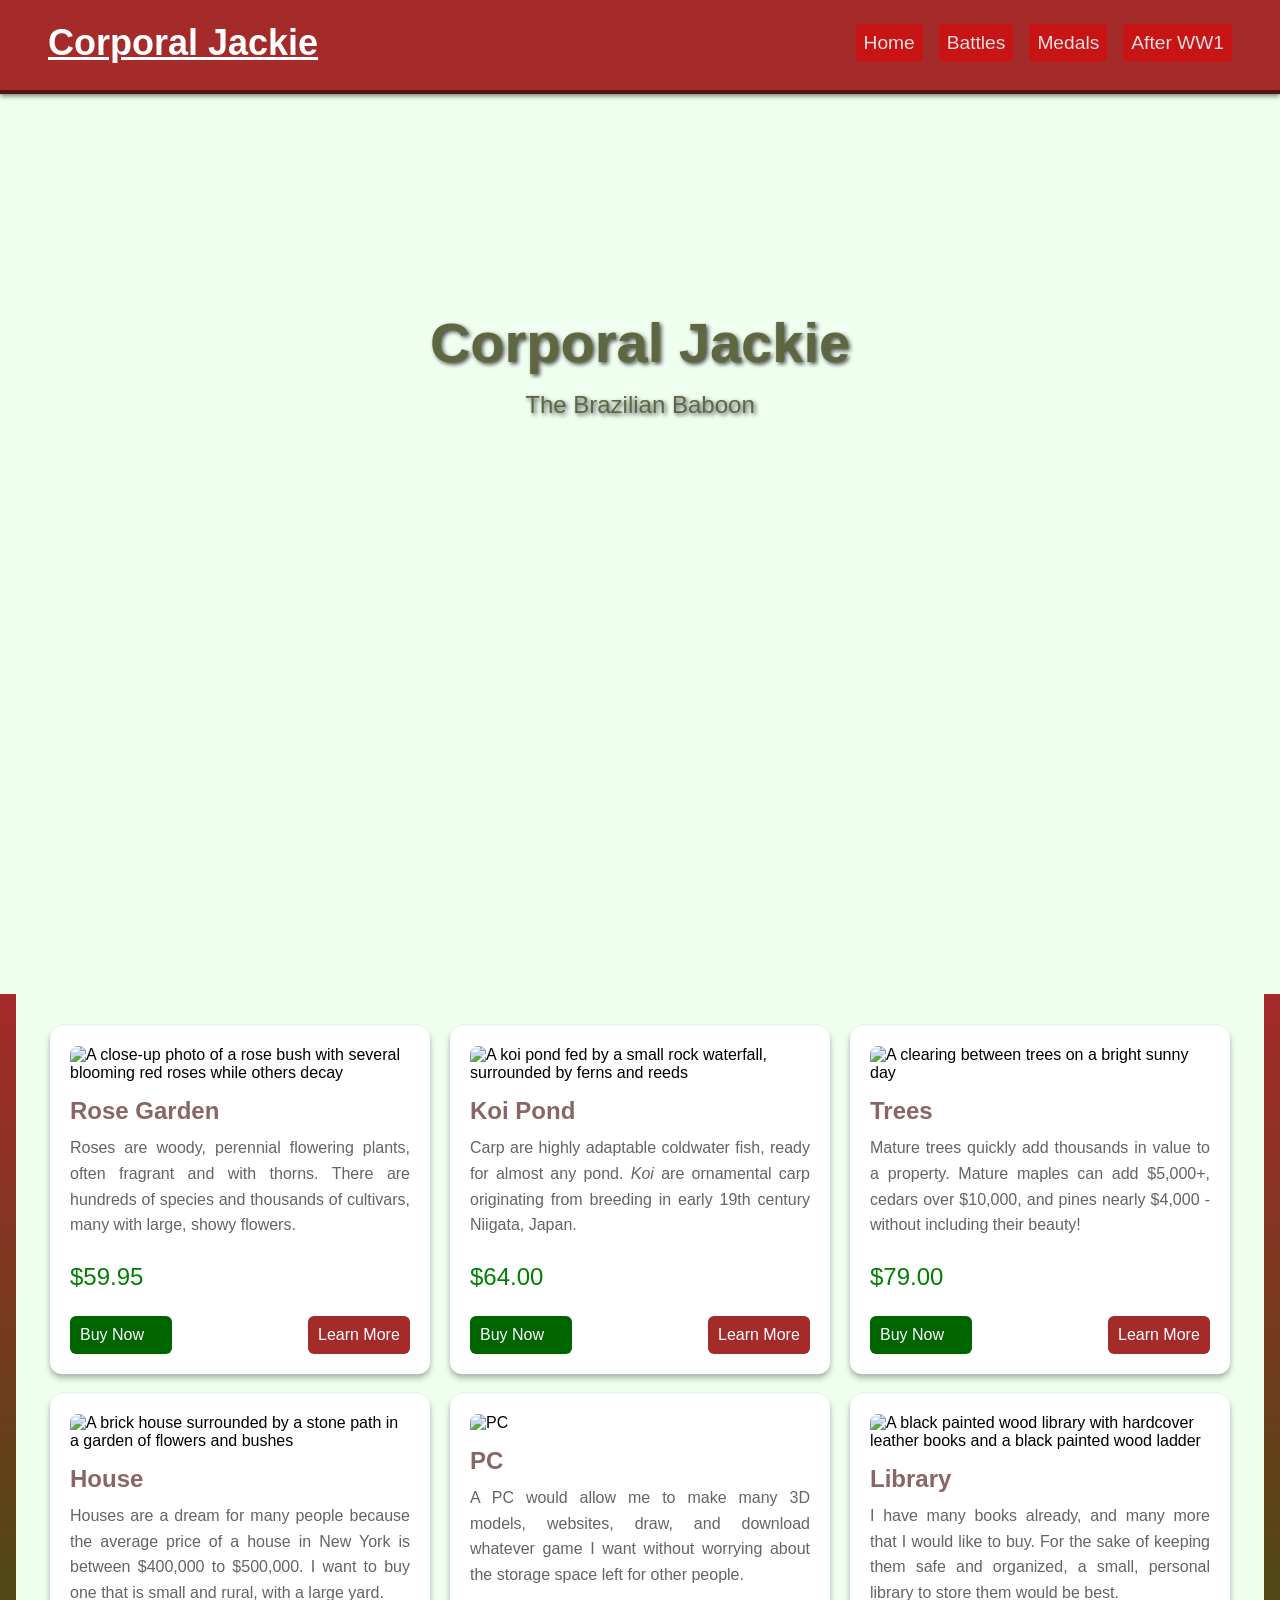
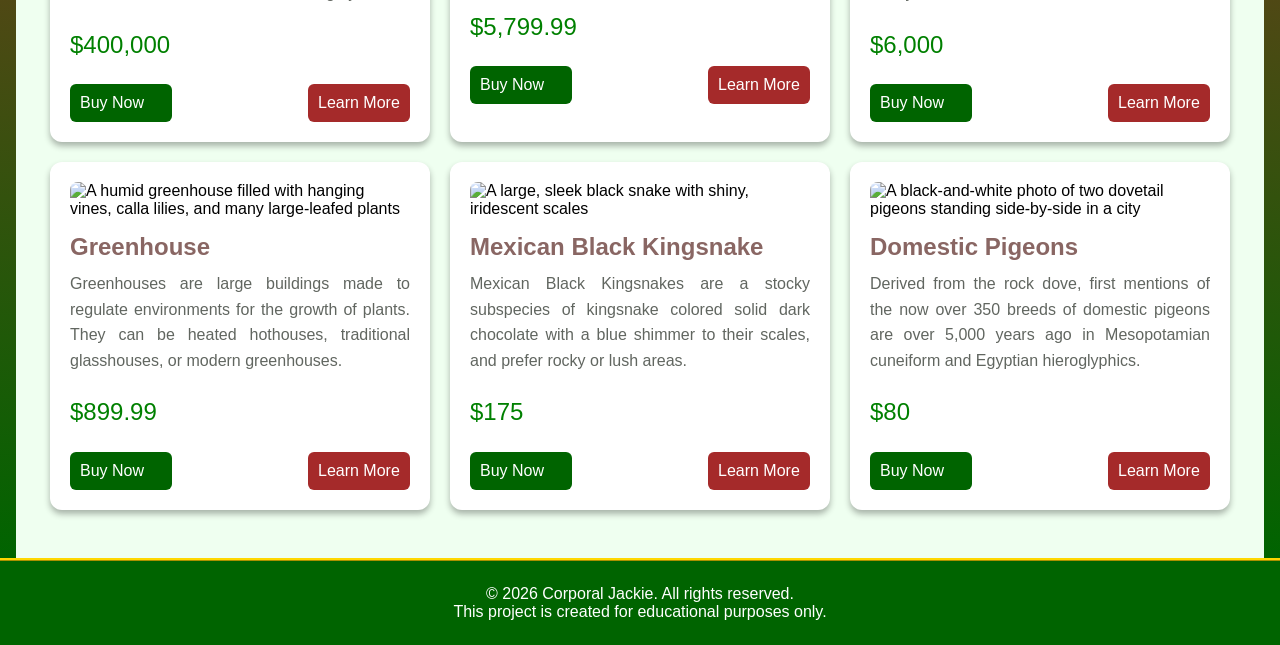
==== index.html @ 981c04ef "start" ====
<!DOCTYPE html>
<html lang="en">
<head>
    <meta charset="UTF-8">
    <meta name="viewport" content="width=device-width, initial-scale=1.0">
    <title>Corporal Jackie</title>
    <link rel="stylesheet" href="css/styles.css">
</head>
<body>
    <header>
        <div class="nav-container">
            <div class="logo">
                <h2>Corporal Jackie</h2>
            </div>
            <nav>
                <ul class="nav-menu">
                    <li><a href="#home">Home</a></li>
                    <li><a href="#cards">Battles</a></li>
                    <li><a href="#medals">Medals</a></li>
                    <li><a href="#after">After WW1</a></li>
                </ul>
            </nav>
        </div>
        <section class="hero" id="home">
        <div class="hero-content">
            <h1>Corporal Jackie</h1>
            <p>The Brazilian Baboon</p>
        </div>
        </section>
    </header>
    <main>
        <!-- Turn Cards to battles -->
        <section id="cards">
            <div class="card-container">
                <div class="card">
                    <img src="images/roses1080.jpg" alt="A close-up photo of a rose bush with several blooming red roses while others decay">
                    <h3>Rose Garden</h3>
                    <p>Roses are woody, perennial flowering plants, often fragrant and with thorns. There are hundreds of species and thousands of cultivars, many with large, showy flowers.</p>
                    <p class="price">$59.95</p>
                    <div class="btn-box">
                        <a href="https://www.jacksonandperkins.com/roses/c/JP-Roses/?srsltid=AfmBOorhVT5T6MY0x-T-8l8rVTa0gcV4cbA7t8eKkA2JK4gqwaGWUN6m" target="_blank" class="btn-grn">Buy Now</a>
                        <a href="cards/rose.html" class="btn-red">Learn More</a>
                    </div>
                </div>
                <div class="card">
                    <img src="images/koipond1080.jpg" alt="A koi pond fed by a small rock waterfall, surrounded by ferns and reeds">
                    <h3>Koi Pond</h3>
                    <p>Carp are highly adaptable coldwater fish, ready for almost any pond. <i>Koi</i> are ornamental carp originating from breeding in early 19th century Niigata, Japan.</p>
                    <p class="price">$64.00</p>
                    <div class="btn-box">
                        <a href="https://nextdaykoi.com/koi-fish/koi/" target="_blank" class="btn-grn">Buy Now</a>
                        <a href="cards/koi.html" class="btn-red">Learn More</a>
                    </div>
                </div>
                <div class="card">
                    <img src="images/trees1080.jpg" alt="A clearing between trees on a bright sunny day">
                    <h3>Trees</h3>
                    <p>Mature trees quickly add thousands in value to a property. Mature maples can add $5,000+, cedars over $10,000, and pines nearly $4,000 - without including their beauty!</p>
                    <p class="price">$79.00</p>
                    <div class="btn-box">
                        <a href="https://shop.arborday.org/the-tree-nursery?srsltid=AfmBOooqDA-n3S8L-Dbno5hG1BXPVrKYK79vXHXN6raRROlql4B4QiH2" target="_blank" class="btn-grn">Buy Now</a>
                        <a href="cards/tree.html" class="btn-red">Learn More</a>
                    </div>
                </div>
                <div class="card">
                    <img src="images/house1080.jpg" alt="A brick house surrounded by a stone path in a garden of flowers and bushes">
                    <h3>House</h3>
                    <p>Houses are a dream for many people because the average price of a house in New York is between $400,000 to $500,000. I want to buy one that is small and rural, with a large yard.</p>
                    <p class="price">$400,000</p>
                    <div class="btn-box">
                        <a href="https://www.zillow.com/new-york-ny/?searchQueryState=%7B%22pagination%22%3A%7B%7D%2C%22isMapVisible%22%3Atrue%2C%22mapBounds%22%3A%7B%22west%22%3A-74.41982077050781%2C%22east%22%3A-73.53954122949219%2C%22south%22%3A40.39993392988302%2C%22north%22%3A40.99444281968168%7D%2C%22regionSelection%22%3A%5B%7B%22regionId%22%3A6181%2C%22regionType%22%3A6%7D%5D%2C%22filterState%22%3A%7B%22sort%22%3A%7B%22value%22%3A%22pricea%22%7D%2C%22price%22%3A%7B%22min%22%3A10000%2C%22max%22%3A500000%7D%2C%22land%22%3A%7B%22value%22%3Afalse%7D%2C%22mf%22%3A%7B%22value%22%3Afalse%7D%2C%22con%22%3A%7B%22value%22%3Afalse%7D%2C%22apa%22%3A%7B%22value%22%3Afalse%7D%2C%22apco%22%3A%7B%22value%22%3Afalse%7D%2C%22tow%22%3A%7B%22value%22%3Afalse%7D%2C%22lot%22%3A%7B%22min%22%3A21780%7D%7D%2C%22isListVisible%22%3Atrue%2C%22usersSearchTerm%22%3A%22New%20York%20NY%22%7D" target="_blank" class="btn-grn">Buy Now</a>
                        <a href="cards/house.html" class="btn-red">Learn More</a>
                    </div>
                </div>
                <div class="card">
                    <img src="images/pc1080.jpg" alt="PC">
                    <h3>PC</h3>
                    <p>A PC would allow me to make many 3D models, websites, draw, and download whatever game I want without worrying about the storage space left for other people.</p>
                    <p class="price">$5,799.99</p>
                    <div class="btn-box">
                        <a href="https://www.bestbuy.com/site/searchpage.jsp?browsedCategory=pcmcat143400050013&id=pcat17071&qp=systemmemoryram_facet%3DRAM%7E192+gigabytes%5Etotalstoragecapacityrange_facet%3DTotal+Storage+Capacity%7E2+TB+and+up&st=categoryid%24pcmcat143400050013" target="_blank" class="btn-grn">Buy Now</a>
                        <a href="cards/pc.html" class="btn-red">Learn More</a>
                    </div>
                </div>
                <div class="card">
                    <img src="images/library1080.jpg" alt="A black painted wood library with hardcover leather books and a black painted wood ladder">
                    <h3>Library</h3>
                    <p>I have many books already, and many more that I would like to buy. For the sake of keeping them safe and organized, a small, personal library to store them would be best.</p>
                    <p class="price">$6,000</p>
                    <div class="btn-box">
                        <a href="https://littlefreelibrary.org/faq/how-much-does-it-cost-to-start-a-library/" target="_blank" class="btn-grn">Buy Now</a>
                        <a href="cards/library.html" class="btn-red">Learn More</a>
                    </div>
                </div>
                <div class="card">
                    <img src="images/greenhouse1080.jpg" alt="A humid greenhouse filled with hanging vines, calla lilies, and many large-leafed plants">
                    <h3>Greenhouse</h3>
                    <p>Greenhouses are large buildings made to regulate environments for the growth of plants. They can be heated hothouses, traditional glasshouses, or modern greenhouses.</p>
                    <p class="price">$899.99</p>
                    <div class="btn-box">
                        <a href="https://www.harborfreight.com/10-ft-x-12-ft-greenhouse-with-4-vents-72729.html?hftm_sc=2918&hftm_source=google" target="_blank" class="btn-grn">Buy Now</a>
                        <a href="cards/greenhouse.html" class="btn-red">Learn More</a>
                    </div>
                </div>
                <div class="card">
                    <img src="images/blacksnake1080.jpg" alt="A large, sleek black snake with shiny, iridescent scales">
                    <h3>Mexican Black Kingsnake</h3>
                    <p>Mexican Black Kingsnakes are a stocky subspecies of kingsnake colored solid dark chocolate with a blue shimmer to their scales, and prefer rocky or lush areas.</p>
                    <p class="price">$175</p>
                    <div class="btn-box">
                        <a href="https://www.morphmarket.com/us/c/reptiles/colubrids/western-black-kingsnakes" target="_blank" class="btn-grn">Buy Now</a>
                        <a href="cards/snake.html" class="btn-red">Learn More</a>
                    </div>
                </div>
                <div class="card">
                    <img src="images/pigeons1080.jpg" alt="A black-and-white photo of two dovetail pigeons standing side-by-side in a city">
                    <h3>Domestic Pigeons</h3>
                    <p>Derived from the rock dove, first mentions of the now over 350 breeds of domestic pigeons are over 5,000 years ago in Mesopotamian cuneiform and Egyptian hieroglyphics.</p>
                    <p class="price">$80</p>
                    <div class="btn-box">
                        <a href="https://www.strombergschickens.com/live-birds-eggs/pigeons-doves/pigeons/fan-tails/?srsltid=AfmBOoo1N1dwugC2c1i5wJlOnp9yQ-EL-G-M400ku6PAXYItmT9CobSq" target="_blank" class="btn-grn">Buy Now</a>
                        <a href="cards/pigeon.html" class="btn-red">Learn More</a>
                    </div>
                </div>
            </div>
        </section>
    </main>
    <footer>
        <div class="footer">
            <p>&copy; 2026 Corporal Jackie. All rights reserved.</p>
            <p>This project is created for educational purposes only.</p>
        </div>
    </footer>
</body>
</html>
---- css/styles.css ----
* {
    margin: 0;
    padding: 0;
    box-sizing: border-box;
}
:root {
    --berry:#ac3616;
    --pine:#5e6742;
    --branch:#896663;
    --wall:#d5dade;
    --leaf:#a1a6a0;
}
body {
    font-family: Arial, Helvetica, sans-serif;
    background-color: #effff0;
}
nav {
    padding: 1.5rem;
}
.nav-menu {
    display: flex;
    list-style: none;
    justify-content: space-around;
    align-items: center;
}
.nav-menu li {
    margin: 0 0.5rem;
}
.nav-menu a {
    text-decoration: none;
    color: #dfdfdf;
    background-color: rgb(200,20,20);
    display: block;
    border-radius: 5px;
    padding: 0.5rem;
    font-size: 1.2rem;
    transition: all 0.5s ease;
}
.nav-menu a:hover {
    background: red;
    color: white;
}
.nav-container {
    background-color: brown;
    padding: 0rem 1rem;
    position: fixed;
    width: 100%;
    top: 0;
    z-index: 1000;
    box-shadow: 0 2px 5px rgba(0,0,0,0.5);
    display: flex;
    justify-content: space-between;
    align-items: center;
    border-bottom: 0.5rem brown ridge;
}
.logo {
    color: white;
    font-size: 1.5rem;
    font-weight: bold;
    margin-left: 2rem;
    text-decoration: underline;
}
.hero {
    position: relative; /* Allows absolute positioning of child elements */
    width: 100%;
    min-height: 500px;
    overflow: hidden;
}
.hero {
    margin-top: 5.9rem;
    width: 100%;
    height: 100vh;
    position: relative;
    background-image: url(../images/heroImg1920.jpg);
    background-repeat: no-repeat;
    background-size: cover;
    background-position: center;
    background-attachment: fixed;
    display: flex;
    align-items: center;
    justify-content: center;
}
.hero-content {
    position: absolute;
    top: 30%;
    left: 50%;
    transform: translate(-50%, -50%); /* Perfect centering over the image */
    text-align: center;
    color: var(--pine);
    text-shadow: 2px 2px 4px rgba(0,0,0,0.7);
    z-index: 2;
    width: 90%;
    max-width: 800px;
}
.hero-content h1 {
    font-size: 3rem;
    margin-bottom: 1rem;
}
.hero-content p {
    font-size: 1.5rem;
}
main {
    border-right: solid transparent 1rem;
    border-left: solid transparent 1rem;
    border-image: linear-gradient(brown, darkgreen) 1;
    padding-top: 2rem;
    padding-bottom: 3rem;
}
footer p {
    color: white;
    text-align: center;
}
.card-container {
    display: grid;
    grid-template-columns: 1fr;
    gap: 20px;
    max-width: 1200px;
    margin: 0 auto;
    padding: 0 10px;
}
.card {
    background: white;
    border-radius: 12px;
    padding: 20px;
    box-shadow: 0 4px 6px rgba(0, 0, 0, 0.3);
    transition: all 0.3s ease;
}
.card:hover {
    transform: translateY(-8px);
    box-shadow: 0 12px 24px rgba(0, 0, 0, 0.5);
}
.card img {
    width: 100%;
    height: 250px;
    object-fit: cover;
    border-radius: 8px 8px 0 0;
    margin-bottom: 15px;
}
.card h3 {
    color: var(--branch);
    font-size: 1.5rem;
    margin-bottom: 10px;
}
.card p {
    color: #616660;
    margin-bottom: 20px;
    line-height: 1.6;
    text-align: justify;
}
.card .price {
    font-size: 1.5rem;
    color: green;
}
.btn-box {
    display: flex;
    justify-content: space-between;
}
.btn-grn {
    text-decoration: none;
    background-color: darkgreen;
    color: white;
    border: none;
    padding: 10px;
    border-radius: 6px;
    font-size: 1rem;
    cursor: pointer;
    transition: all 0.3s ease;
    width: 102px;
}
.btn-grn:hover {
    transform: translateY(-2px);
    box-shadow: 0 4px 8px rgba(0,0,0,0.3);
    background-color:forestgreen;
}
.btn-red {
    text-decoration: none;
    background-color: brown;
    color: white;
    border: none;
    padding: 10px;
    border-radius: 6px;
    font-size: 1rem;
    cursor: pointer;
    transition: all 0.3s ease;
    width: 102px;
}
.btn-red:hover {
    transform: translateY(-2px);
    box-shadow: 0 4px 8px rgba(0,0,0,0.3);
    background-color:red;
}
footer {
    display: flex;
    box-shadow: 10px 0 0 0 rgba(0, 0, 0, 0.8);
}
.footer {
    background-color: darkgreen;
    width: 100%;
    padding: 1.5rem 0;
    border-top: ridge gold 0.2rem;
}
@media screen and (min-width: 768px) {
    .card-container {
        grid-template-columns: 1fr 1fr;
    }
}
@media screen and (min-width: 1024px) {
    .card-container {
        grid-template-columns: 1fr 1fr 1fr;
    }
    .hero-content h1 {
        font-size: 3.5rem;
    }
}
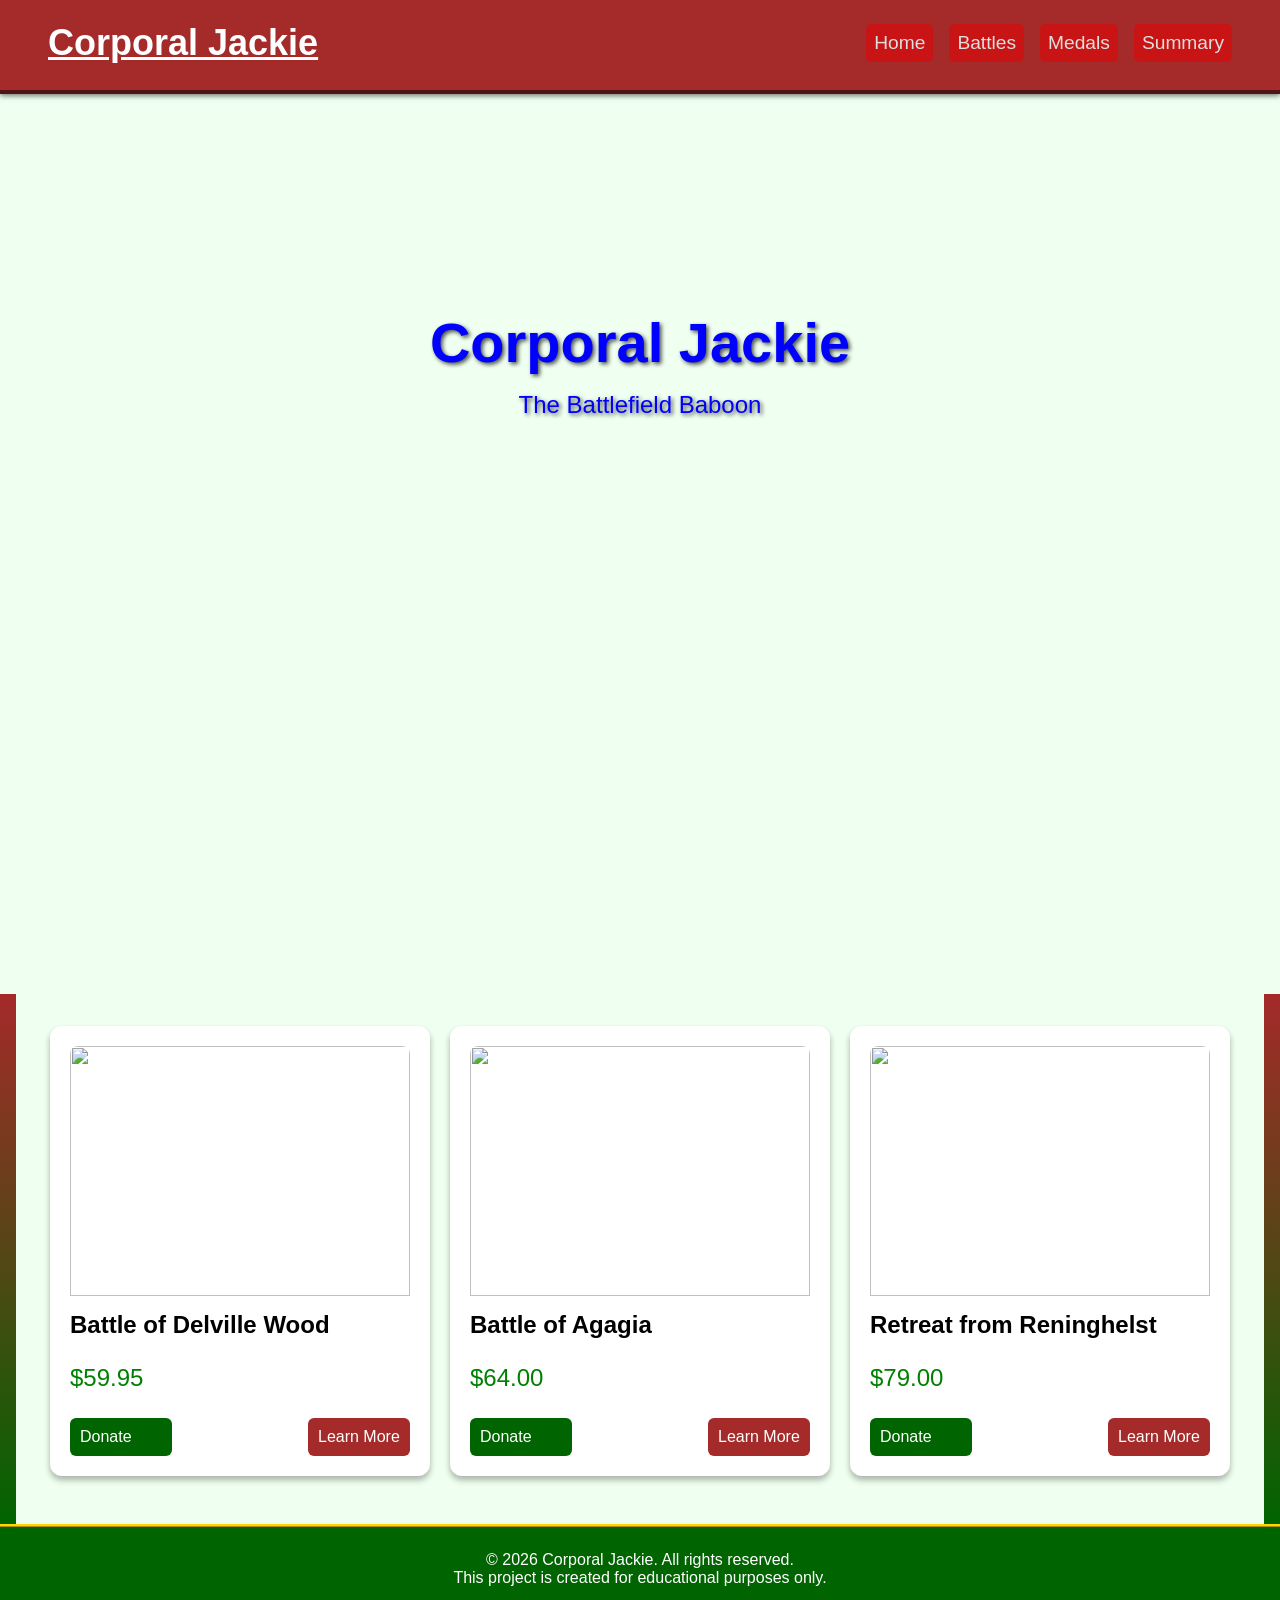
==== commit bde79648: "img1" ====
--- a/index.html
+++ b/index.html
@@ -17,14 +17,14 @@
                     <li><a href="#home">Home</a></li>
                     <li><a href="#cards">Battles</a></li>
                     <li><a href="#medals">Medals</a></li>
-                    <li><a href="#after">After WW1</a></li>
+                    <li><a href="#summary">Summary</a></li>
                 </ul>
             </nav>
         </div>
         <section class="hero" id="home">
         <div class="hero-content">
             <h1>Corporal Jackie</h1>
-            <p>The Brazilian Baboon</p>
+            <p>The Battlefield Baboon</p>
         </div>
         </section>
     </header>
@@ -33,93 +33,33 @@
         <section id="cards">
             <div class="card-container">
                 <div class="card">
-                    <img src="images/roses1080.jpg" alt="A close-up photo of a rose bush with several blooming red roses while others decay">
-                    <h3>Rose Garden</h3>
-                    <p>Roses are woody, perennial flowering plants, often fragrant and with thorns. There are hundreds of species and thousands of cultivars, many with large, showy flowers.</p>
+                    <img src="images/roses1080.jpg" alt="">
+                    <h3>Battle of Delville Wood</h3>
+                    <p></p>
                     <p class="price">$59.95</p>
                     <div class="btn-box">
-                        <a href="https://www.jacksonandperkins.com/roses/c/JP-Roses/?srsltid=AfmBOorhVT5T6MY0x-T-8l8rVTa0gcV4cbA7t8eKkA2JK4gqwaGWUN6m" target="_blank" class="btn-grn">Buy Now</a>
+                        <a href="https://www.dav.org/" target="_blank" class="btn-grn">Donate</a>
                         <a href="cards/rose.html" class="btn-red">Learn More</a>
                     </div>
                 </div>
                 <div class="card">
-                    <img src="images/koipond1080.jpg" alt="A koi pond fed by a small rock waterfall, surrounded by ferns and reeds">
-                    <h3>Koi Pond</h3>
-                    <p>Carp are highly adaptable coldwater fish, ready for almost any pond. <i>Koi</i> are ornamental carp originating from breeding in early 19th century Niigata, Japan.</p>
+                    <img src="images/koipond1080.jpg" alt="">
+                    <h3>Battle of Agagia</h3>
+                    <p></p>
                     <p class="price">$64.00</p>
                     <div class="btn-box">
-                        <a href="https://nextdaykoi.com/koi-fish/koi/" target="_blank" class="btn-grn">Buy Now</a>
-                        <a href="cards/koi.html" class="btn-red">Learn More</a>
+                        <a href="https://www.dav.org/" target="_blank" class="btn-grn">Donate</a>
+                        <a href="cards/rose.html" class="btn-red">Learn More</a>
                     </div>
                 </div>
                 <div class="card">
-                    <img src="images/trees1080.jpg" alt="A clearing between trees on a bright sunny day">
-                    <h3>Trees</h3>
-                    <p>Mature trees quickly add thousands in value to a property. Mature maples can add $5,000+, cedars over $10,000, and pines nearly $4,000 - without including their beauty!</p>
+                    <img src="images/trees1080.jpg" alt="">
+                    <h3>Retreat from Reninghelst</h3>
+                    <p></p>
                     <p class="price">$79.00</p>
                     <div class="btn-box">
-                        <a href="https://shop.arborday.org/the-tree-nursery?srsltid=AfmBOooqDA-n3S8L-Dbno5hG1BXPVrKYK79vXHXN6raRROlql4B4QiH2" target="_blank" class="btn-grn">Buy Now</a>
-                        <a href="cards/tree.html" class="btn-red">Learn More</a>
-                    </div>
-                </div>
-                <div class="card">
-                    <img src="images/house1080.jpg" alt="A brick house surrounded by a stone path in a garden of flowers and bushes">
-                    <h3>House</h3>
-                    <p>Houses are a dream for many people because the average price of a house in New York is between $400,000 to $500,000. I want to buy one that is small and rural, with a large yard.</p>
-                    <p class="price">$400,000</p>
-                    <div class="btn-box">
-                        <a href="https://www.zillow.com/new-york-ny/?searchQueryState=%7B%22pagination%22%3A%7B%7D%2C%22isMapVisible%22%3Atrue%2C%22mapBounds%22%3A%7B%22west%22%3A-74.41982077050781%2C%22east%22%3A-73.53954122949219%2C%22south%22%3A40.39993392988302%2C%22north%22%3A40.99444281968168%7D%2C%22regionSelection%22%3A%5B%7B%22regionId%22%3A6181%2C%22regionType%22%3A6%7D%5D%2C%22filterState%22%3A%7B%22sort%22%3A%7B%22value%22%3A%22pricea%22%7D%2C%22price%22%3A%7B%22min%22%3A10000%2C%22max%22%3A500000%7D%2C%22land%22%3A%7B%22value%22%3Afalse%7D%2C%22mf%22%3A%7B%22value%22%3Afalse%7D%2C%22con%22%3A%7B%22value%22%3Afalse%7D%2C%22apa%22%3A%7B%22value%22%3Afalse%7D%2C%22apco%22%3A%7B%22value%22%3Afalse%7D%2C%22tow%22%3A%7B%22value%22%3Afalse%7D%2C%22lot%22%3A%7B%22min%22%3A21780%7D%7D%2C%22isListVisible%22%3Atrue%2C%22usersSearchTerm%22%3A%22New%20York%20NY%22%7D" target="_blank" class="btn-grn">Buy Now</a>
-                        <a href="cards/house.html" class="btn-red">Learn More</a>
-                    </div>
-                </div>
-                <div class="card">
-                    <img src="images/pc1080.jpg" alt="PC">
-                    <h3>PC</h3>
-                    <p>A PC would allow me to make many 3D models, websites, draw, and download whatever game I want without worrying about the storage space left for other people.</p>
-                    <p class="price">$5,799.99</p>
-                    <div class="btn-box">
-                        <a href="https://www.bestbuy.com/site/searchpage.jsp?browsedCategory=pcmcat143400050013&id=pcat17071&qp=systemmemoryram_facet%3DRAM%7E192+gigabytes%5Etotalstoragecapacityrange_facet%3DTotal+Storage+Capacity%7E2+TB+and+up&st=categoryid%24pcmcat143400050013" target="_blank" class="btn-grn">Buy Now</a>
-                        <a href="cards/pc.html" class="btn-red">Learn More</a>
-                    </div>
-                </div>
-                <div class="card">
-                    <img src="images/library1080.jpg" alt="A black painted wood library with hardcover leather books and a black painted wood ladder">
-                    <h3>Library</h3>
-                    <p>I have many books already, and many more that I would like to buy. For the sake of keeping them safe and organized, a small, personal library to store them would be best.</p>
-                    <p class="price">$6,000</p>
-                    <div class="btn-box">
-                        <a href="https://littlefreelibrary.org/faq/how-much-does-it-cost-to-start-a-library/" target="_blank" class="btn-grn">Buy Now</a>
-                        <a href="cards/library.html" class="btn-red">Learn More</a>
-                    </div>
-                </div>
-                <div class="card">
-                    <img src="images/greenhouse1080.jpg" alt="A humid greenhouse filled with hanging vines, calla lilies, and many large-leafed plants">
-                    <h3>Greenhouse</h3>
-                    <p>Greenhouses are large buildings made to regulate environments for the growth of plants. They can be heated hothouses, traditional glasshouses, or modern greenhouses.</p>
-                    <p class="price">$899.99</p>
-                    <div class="btn-box">
-                        <a href="https://www.harborfreight.com/10-ft-x-12-ft-greenhouse-with-4-vents-72729.html?hftm_sc=2918&hftm_source=google" target="_blank" class="btn-grn">Buy Now</a>
-                        <a href="cards/greenhouse.html" class="btn-red">Learn More</a>
-                    </div>
-                </div>
-                <div class="card">
-                    <img src="images/blacksnake1080.jpg" alt="A large, sleek black snake with shiny, iridescent scales">
-                    <h3>Mexican Black Kingsnake</h3>
-                    <p>Mexican Black Kingsnakes are a stocky subspecies of kingsnake colored solid dark chocolate with a blue shimmer to their scales, and prefer rocky or lush areas.</p>
-                    <p class="price">$175</p>
-                    <div class="btn-box">
-                        <a href="https://www.morphmarket.com/us/c/reptiles/colubrids/western-black-kingsnakes" target="_blank" class="btn-grn">Buy Now</a>
-                        <a href="cards/snake.html" class="btn-red">Learn More</a>
-                    </div>
-                </div>
-                <div class="card">
-                    <img src="images/pigeons1080.jpg" alt="A black-and-white photo of two dovetail pigeons standing side-by-side in a city">
-                    <h3>Domestic Pigeons</h3>
-                    <p>Derived from the rock dove, first mentions of the now over 350 breeds of domestic pigeons are over 5,000 years ago in Mesopotamian cuneiform and Egyptian hieroglyphics.</p>
-                    <p class="price">$80</p>
-                    <div class="btn-box">
-                        <a href="https://www.strombergschickens.com/live-birds-eggs/pigeons-doves/pigeons/fan-tails/?srsltid=AfmBOoo1N1dwugC2c1i5wJlOnp9yQ-EL-G-M400ku6PAXYItmT9CobSq" target="_blank" class="btn-grn">Buy Now</a>
-                        <a href="cards/pigeon.html" class="btn-red">Learn More</a>
+                        <a href="https://www.dav.org/" target="_blank" class="btn-grn">Donate</a>
+                        <a href="cards/rose.html" class="btn-red">Learn More</a>
                     </div>
                 </div>
             </div>
--- a/css/styles.css
+++ b/css/styles.css
@@ -4,11 +4,12 @@
     box-sizing: border-box;
 }
 :root {
-    --berry:#ac3616;
-    --pine:#5e6742;
-    --branch:#896663;
-    --wall:#d5dade;
-    --leaf:#a1a6a0;
+    --berry:red;
+    --pine:blue;
+    --branch:black;
+    --wall:white;
+    --leaf:green;
+    --gold: gold;
 }
 body {
     font-family: Arial, Helvetica, sans-serif;
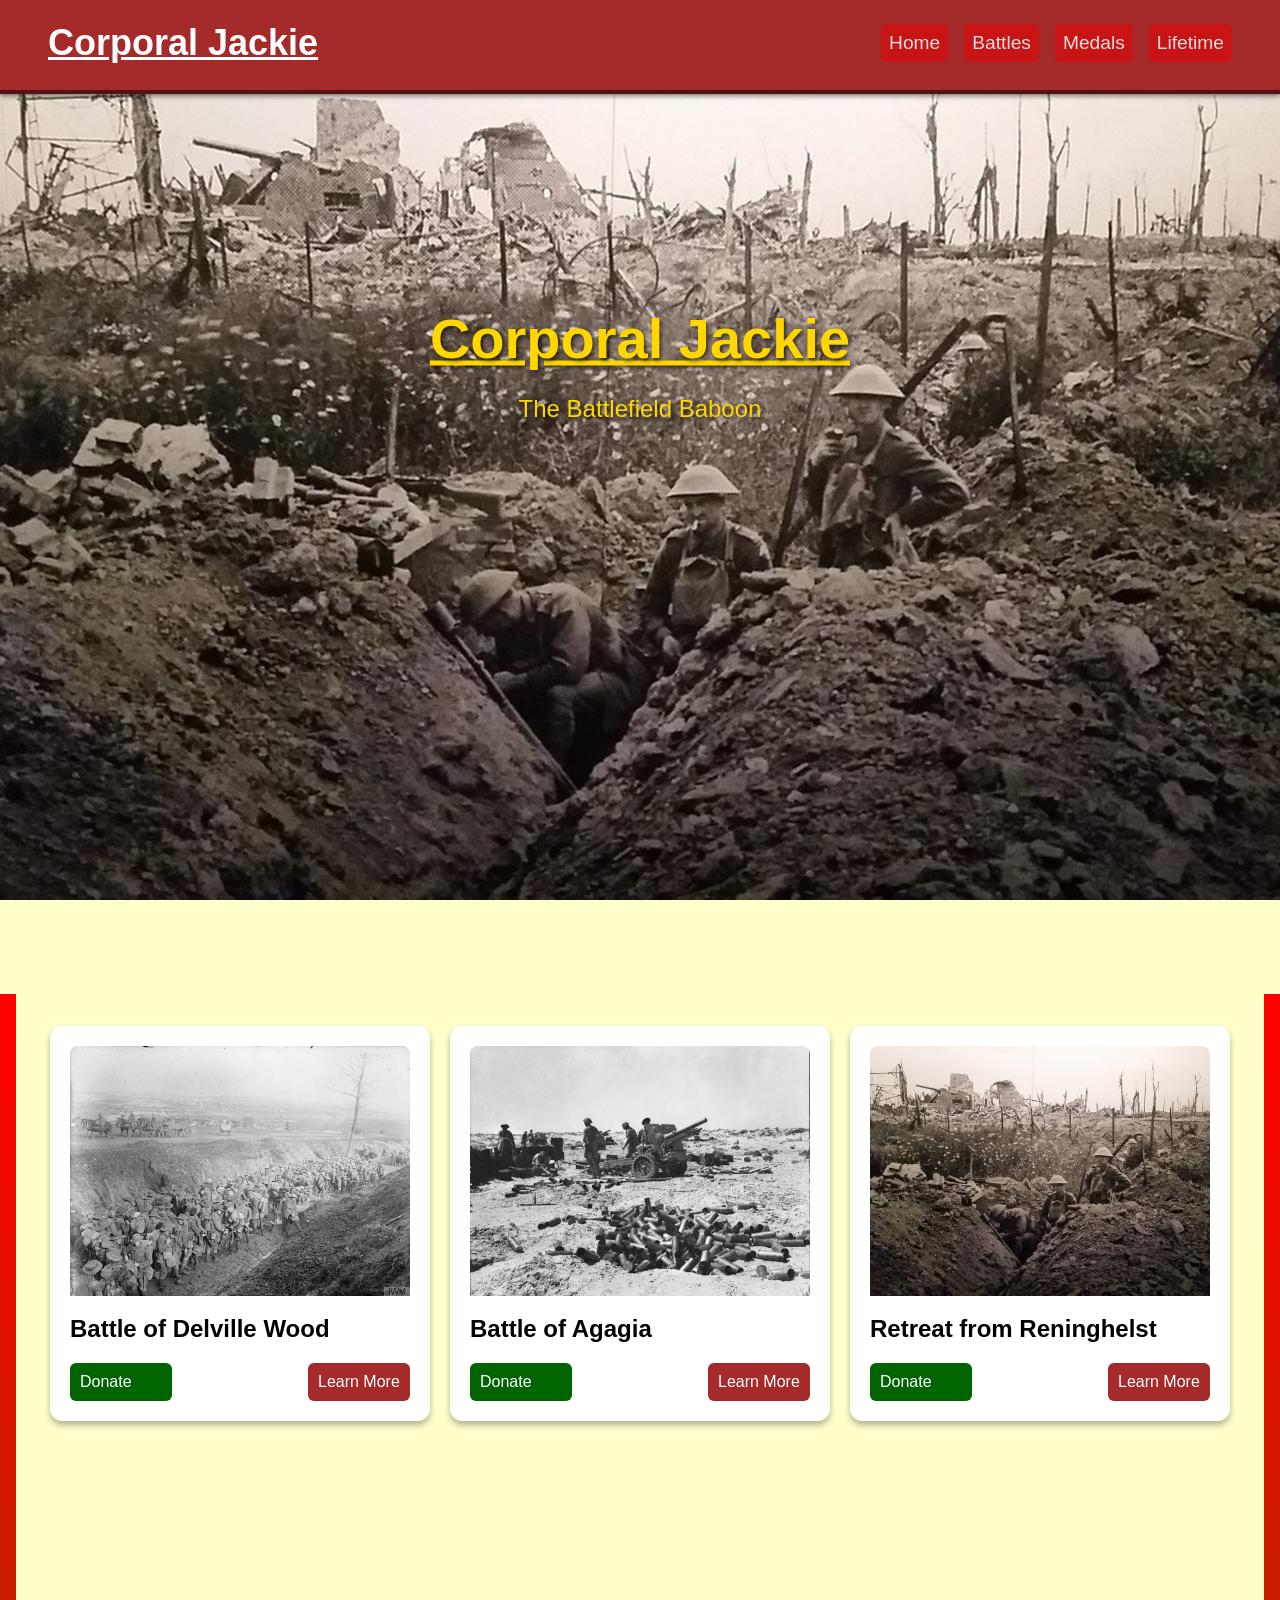
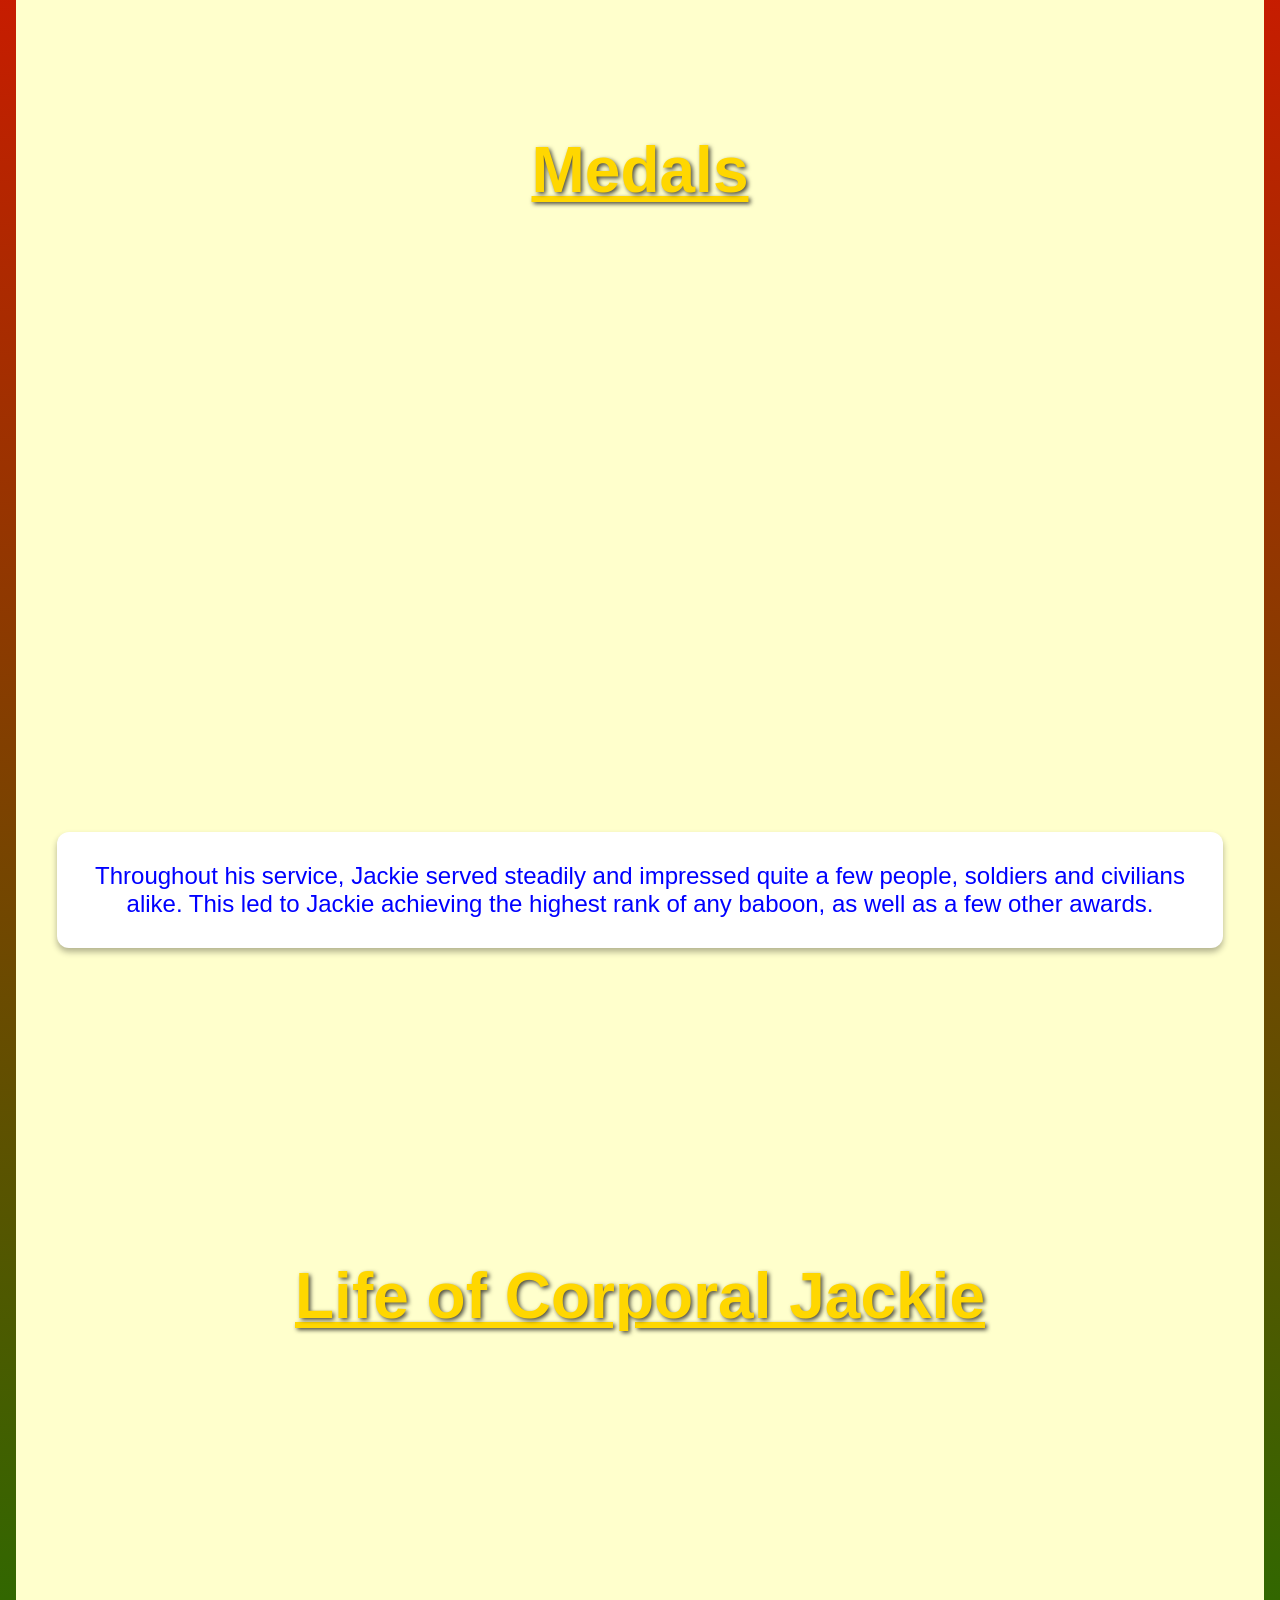
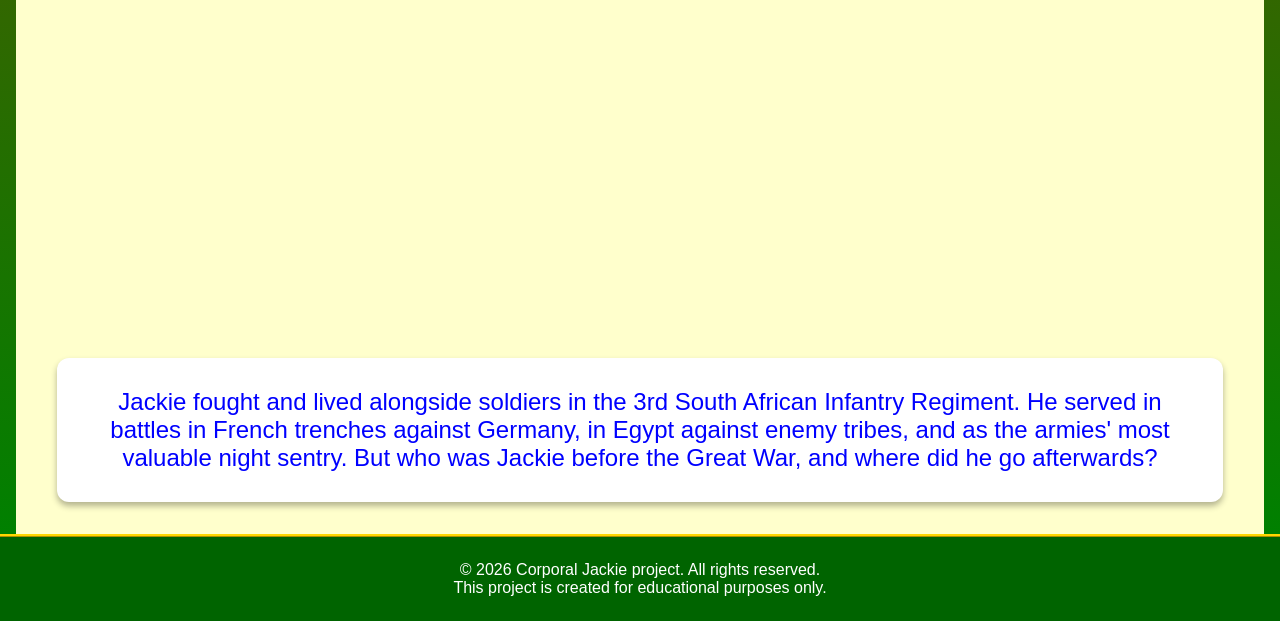
==== commit d3958339: "infoneeded" ====
--- a/index.html
+++ b/index.html
@@ -16,16 +16,16 @@
                 <ul class="nav-menu">
                     <li><a href="#home">Home</a></li>
                     <li><a href="#cards">Battles</a></li>
-                    <li><a href="#medals">Medals</a></li>
-                    <li><a href="#summary">Summary</a></li>
+                    <li><a href="pages/medals.html">Medals</a></li>
+                    <li><a href="pages/summary.html">Lifetime</a></li>
                 </ul>
             </nav>
         </div>
-        <section class="hero" id="home">
-        <div class="hero-content">
-            <h1>Corporal Jackie</h1>
-            <p>The Battlefield Baboon</p>
-        </div>
+        <section class="hero hero1" id="home">
+            <div class="hero-content">
+                <h1>Corporal Jackie</h1>
+                <p>The Battlefield Baboon</p>
+            </div>
         </section>
     </header>
     <main>
@@ -33,41 +33,58 @@
         <section id="cards">
             <div class="card-container">
                 <div class="card">
-                    <img src="images/roses1080.jpg" alt="">
+                    <img src="images/the-battle-of-the-somme-1080.jpg" alt="">
                     <h3>Battle of Delville Wood</h3>
                     <p></p>
-                    <p class="price">$59.95</p>
                     <div class="btn-box">
-                        <a href="https://www.dav.org/" target="_blank" class="btn-grn">Donate</a>
-                        <a href="cards/rose.html" class="btn-red">Learn More</a>
+                        <a href="https://www.dav.org/" target="_blank" class="btn btn-grn">Donate</a>
+                        <a href="pages/delville.html" class="btn btn-red">Learn More</a>
                     </div>
                 </div>
                 <div class="card">
-                    <img src="images/koipond1080.jpg" alt="">
+                    <img src="images/egypt_agagia_img_1080.jpg" alt="">
                     <h3>Battle of Agagia</h3>
                     <p></p>
-                    <p class="price">$64.00</p>
                     <div class="btn-box">
-                        <a href="https://www.dav.org/" target="_blank" class="btn-grn">Donate</a>
-                        <a href="cards/rose.html" class="btn-red">Learn More</a>
+                        <a href="https://www.dav.org/" target="_blank" class="btn btn-grn">Donate</a>
+                        <a href="pages/agagia.html" class="btn btn-red">Learn More</a>
                     </div>
                 </div>
                 <div class="card">
-                    <img src="images/trees1080.jpg" alt="">
+                    <img src="images/ww1-trenches.jpg" alt="">
                     <h3>Retreat from Reninghelst</h3>
                     <p></p>
-                    <p class="price">$79.00</p>
                     <div class="btn-box">
-                        <a href="https://www.dav.org/" target="_blank" class="btn-grn">Donate</a>
-                        <a href="cards/rose.html" class="btn-red">Learn More</a>
+                        <a href="https://www.dav.org/" target="_blank" class="btn btn-grn">Donate</a>
+                        <a href="pages/reninghelst.html" class="btn btn-red">Learn More</a>
                     </div>
                 </div>
             </div>
         </section>
+        <section class="hero hero2">
+            <div class="hero-content">
+                <h2>Medals</h2>
+            </div>
+        </section>
+        <section class="article">
+            <article class="hero-box">
+                <a href="pages/medals.html" class="btn-hero">Throughout his service, Jackie served steadily and impressed quite a few people, soldiers and civilians alike. This led to Jackie achieving the highest rank of any baboon, as well as a few other awards.</a>
+            </article>
+        </section>
+        <section class="hero hero3">
+            <div class="hero-content">
+                <h2>Life of Corporal Jackie</h2>
+            </div>
+        </section>
+        <section class="article">
+            <article class="hero-box">
+                <a href="pages/summary.html" class="btn-hero">Jackie fought and lived alongside soldiers in the 3rd South African Infantry Regiment. He served in battles in French trenches against Germany, in Egypt against enemy tribes, and as the armies' most valuable night sentry. But who was Jackie before the Great War, and where did he go afterwards?</a>
+            </article>
+        </section>
     </main>
     <footer>
         <div class="footer">
-            <p>&copy; 2026 Corporal Jackie. All rights reserved.</p>
+            <p>&copy; 2026 Corporal Jackie project. All rights reserved.</p>
             <p>This project is created for educational purposes only.</p>
         </div>
     </footer>
--- a/css/styles.css
+++ b/css/styles.css
@@ -5,15 +5,15 @@
 }
 :root {
     --berry:red;
-    --pine:blue;
+    --pine:gold;
     --branch:black;
     --wall:white;
     --leaf:green;
-    --gold: gold;
+    --gold: blue;
 }
 body {
     font-family: Arial, Helvetica, sans-serif;
-    background-color: #effff0;
+    background-color: rgba(255,255,00,0.2);
 }
 nav {
     padding: 1.5rem;
@@ -72,7 +72,6 @@
     width: 100%;
     height: 100vh;
     position: relative;
-    background-image: url(../images/heroImg1920.jpg);
     background-repeat: no-repeat;
     background-size: cover;
     background-position: center;
@@ -80,6 +79,15 @@
     display: flex;
     align-items: center;
     justify-content: center;
+}
+.hero1 {
+    background-image: url(../images/ww1-trenches-mobile.jpg);
+}
+.hero2 {
+    background-image: url(../images/the_pet_baboon_375.jpg);
+}
+.hero3 {
+    background-image: url(../images/the-battle-of-the-somme-375.jpg);
 }
 .hero-content {
     position: absolute;
@@ -94,18 +102,62 @@
     max-width: 800px;
 }
 .hero-content h1 {
-    font-size: 3rem;
-    margin-bottom: 1rem;
+    font-size: 5rem;
+    text-decoration: underline;
+    margin-bottom: 1.5rem;
+    max-width: 1000px;
+}
+.hero-content h2 {
+    font-size: 4rem;
+    text-decoration: underline;
+    margin-bottom: 2rem;
+    max-width: 800px;
 }
 .hero-content p {
     font-size: 1.5rem;
+}
+.btn-hero {
+    padding: 10px;
+    border-radius: 6px;
+    font-size: 1.5rem;
+    text-decoration: none;
+    border: none;
+    cursor: pointer;
+    transition: all 0.3s ease;
+    text-align: center;
+    color: var(--gold);
+    font-size: 1.5rem;
+}
+.hero-box {
+    display: flex;
+    justify-content: space-around;
 }
 main {
     border-right: solid transparent 1rem;
     border-left: solid transparent 1rem;
-    border-image: linear-gradient(brown, darkgreen) 1;
+    border-image: linear-gradient(var(--berry), var(--leaf)) 1;
     padding-top: 2rem;
-    padding-bottom: 3rem;
+    padding-bottom: 2rem;
+}
+.article {
+    display: grid;
+    grid-template-columns: 1fr;
+    gap: 20px;
+    max-width: 95%;
+    margin: 0 auto;
+    padding: 0 10px;
+    margin-top: 1rem;
+}
+article {
+    background: white;
+    border-radius: 12px;
+    padding: 20px;
+    box-shadow: 0 4px 6px rgba(0, 0, 0, 0.3);
+    transition: all 0.3s ease;
+}
+article:hover {
+    transform: translateY(-8px);
+    box-shadow: 0 12px 24px rgba(0, 0, 0, 0.5);
 }
 footer p {
     color: white;
@@ -148,17 +200,12 @@
     line-height: 1.6;
     text-align: justify;
 }
-.card .price {
-    font-size: 1.5rem;
-    color: green;
-}
 .btn-box {
     display: flex;
     justify-content: space-between;
 }
-.btn-grn {
+.btn {
     text-decoration: none;
-    background-color: darkgreen;
     color: white;
     border: none;
     padding: 10px;
@@ -168,26 +215,20 @@
     transition: all 0.3s ease;
     width: 102px;
 }
-.btn-grn:hover {
+.btn:hover {
     transform: translateY(-2px);
     box-shadow: 0 4px 8px rgba(0,0,0,0.3);
+}
+.btn-grn {
+    background-color: darkgreen;
+}
+.btn-grn:hover {
     background-color:forestgreen;
 }
 .btn-red {
-    text-decoration: none;
     background-color: brown;
-    color: white;
-    border: none;
-    padding: 10px;
-    border-radius: 6px;
-    font-size: 1rem;
-    cursor: pointer;
-    transition: all 0.3s ease;
-    width: 102px;
 }
 .btn-red:hover {
-    transform: translateY(-2px);
-    box-shadow: 0 4px 8px rgba(0,0,0,0.3);
     background-color:red;
 }
 footer {
@@ -204,6 +245,15 @@
     .card-container {
         grid-template-columns: 1fr 1fr;
     }
+    .hero1 {
+    background-image: url(../images/ww1-trenches-725.jpg);
+    }
+    .hero2 {
+        background-image: url(../images/the_pet_baboon_725.jpg);
+    }
+    .hero3 {
+        background-image: url(../images/the-battle-of-the-somme.jpg);
+    }
 }
 @media screen and (min-width: 1024px) {
     .card-container {
@@ -212,4 +262,13 @@
     .hero-content h1 {
         font-size: 3.5rem;
     }
+    .hero1 {
+    background-image: url(../images/ww1-trenches-1920.jpg);
+    }
+    .hero2 {
+        background-image: url(../images/the_pet_baboon_1920.jpg);
+    }
+    .hero3 {
+        background-image: url(../images/the-battle-of-the-somme-1920.jpg);
+    }
 }
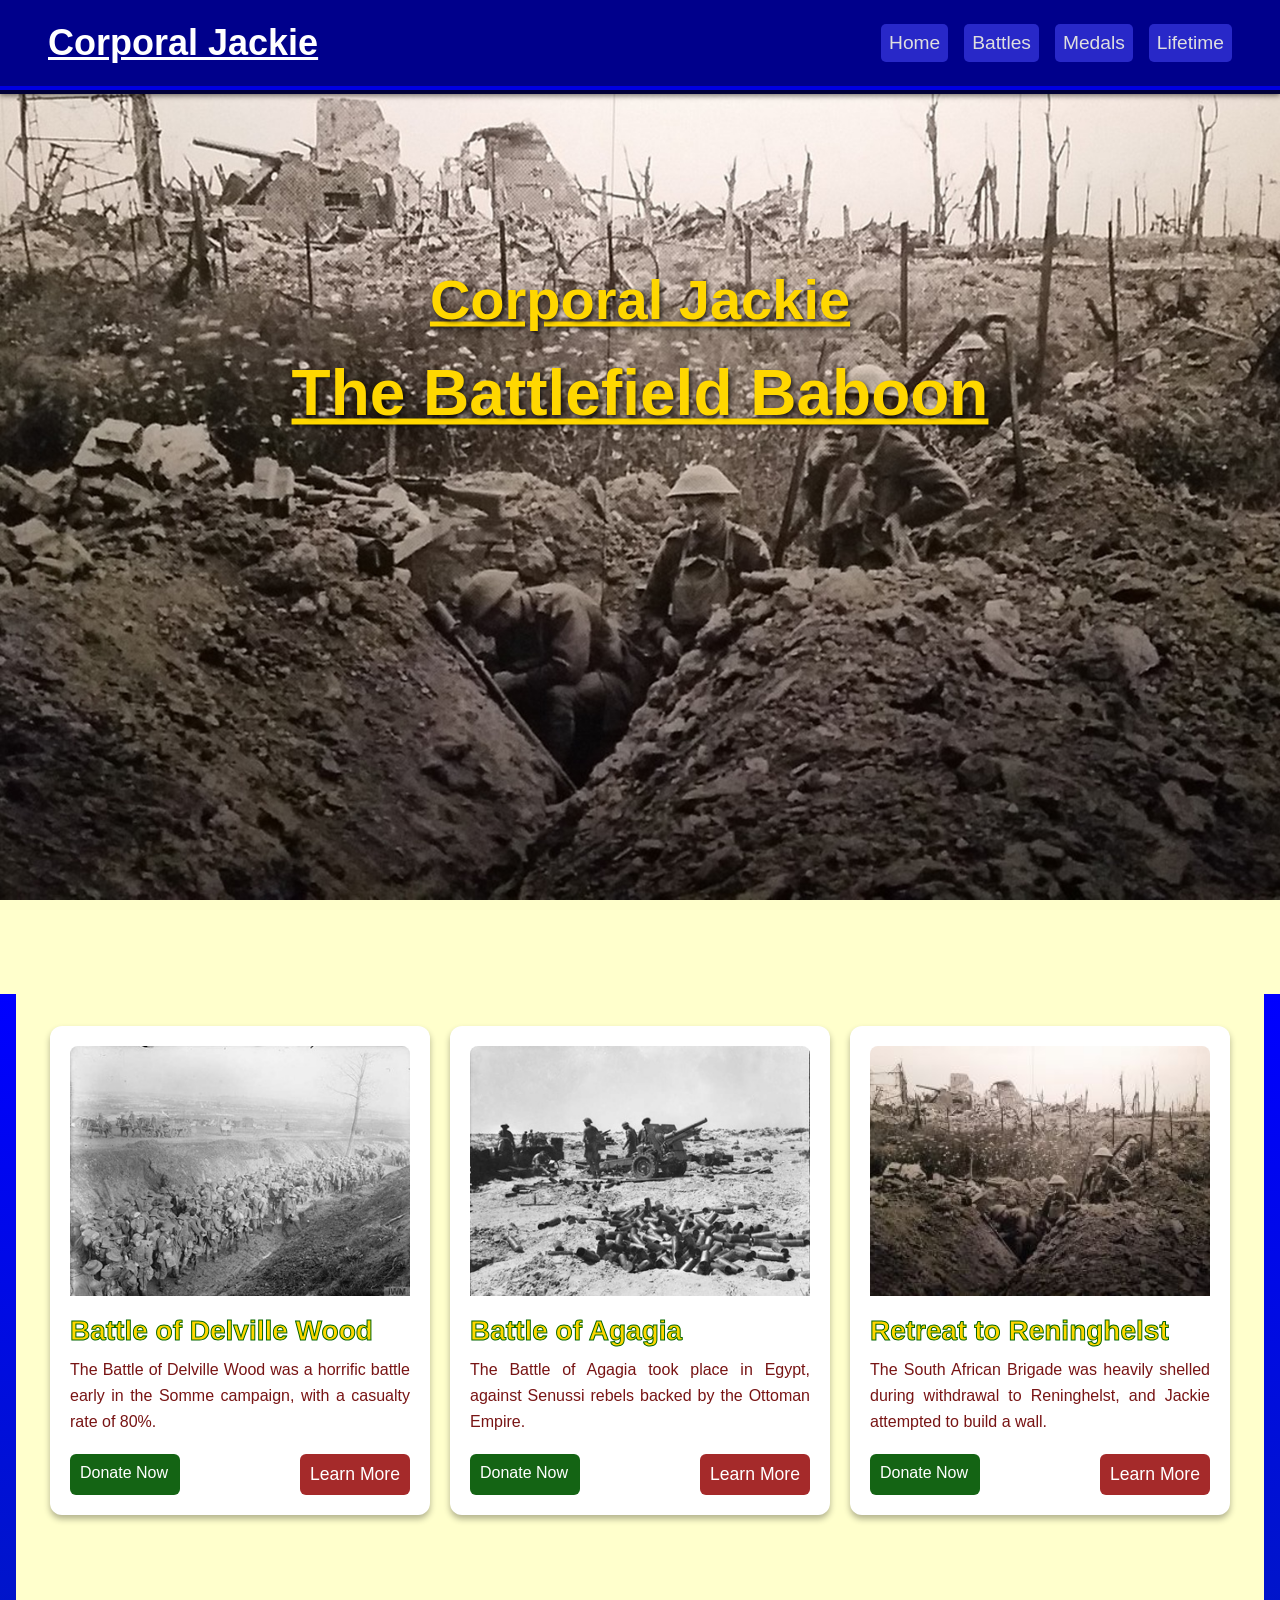
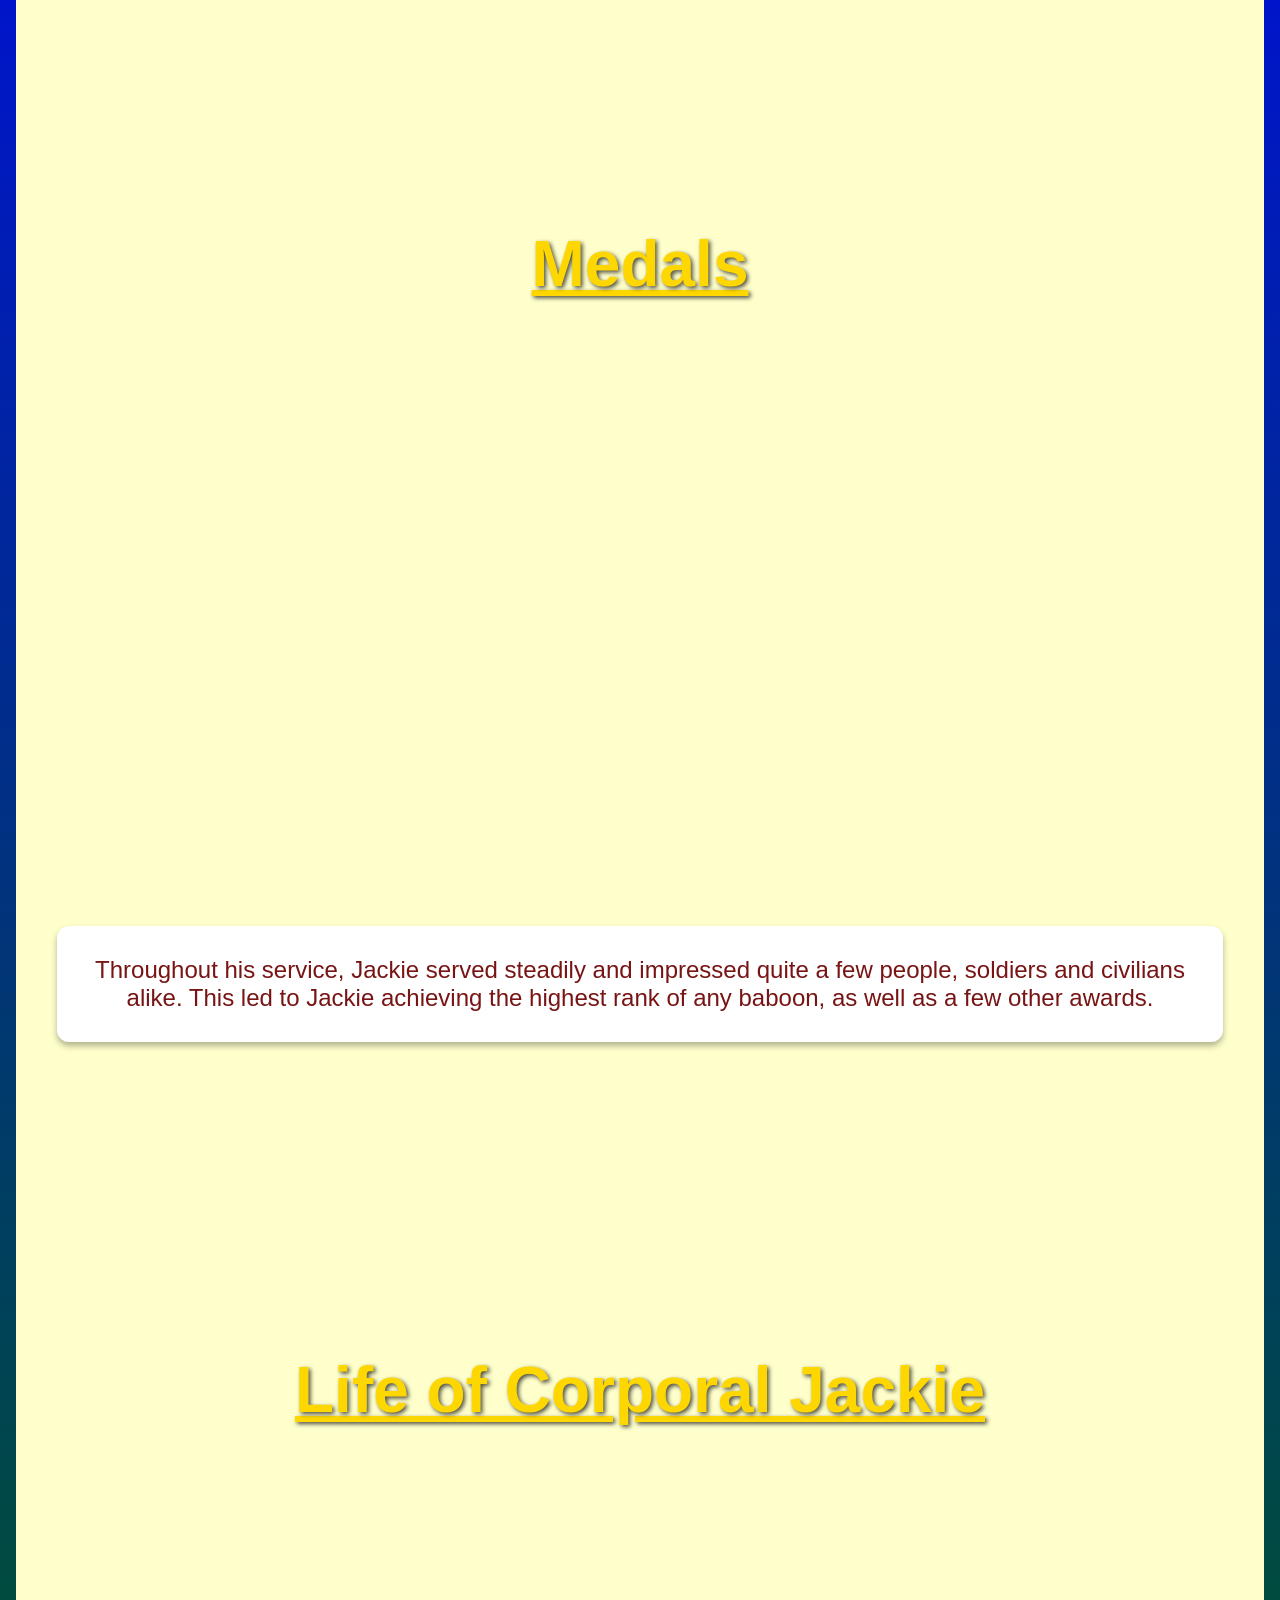
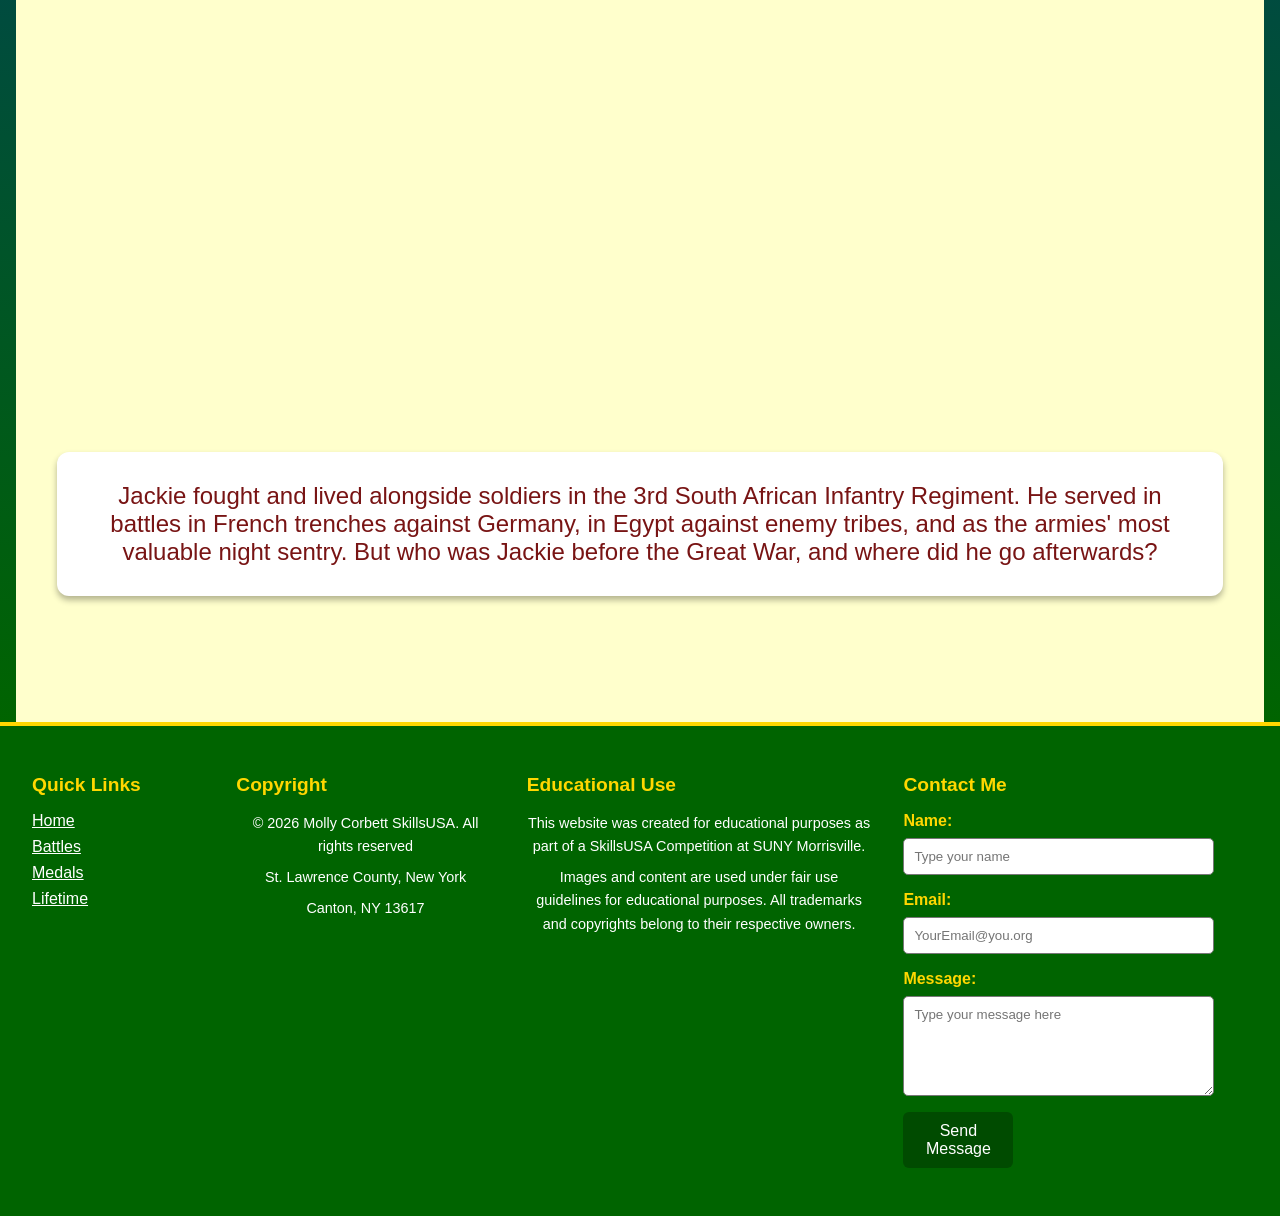
==== commit 2044484d: "finish" ====
--- a/index.html
+++ b/index.html
@@ -24,7 +24,7 @@
         <section class="hero hero1" id="home">
             <div class="hero-content">
                 <h1>Corporal Jackie</h1>
-                <p>The Battlefield Baboon</p>
+                <h2>The Battlefield Baboon</h2>
             </div>
         </section>
     </header>
@@ -33,29 +33,29 @@
         <section id="cards">
             <div class="card-container">
                 <div class="card">
-                    <img src="images/the-battle-of-the-somme-1080.jpg" alt="">
+                    <img src="images/the-battle-of-the-somme-375.jpg" alt="A line of soldiers marching through a sunken path">
                     <h3>Battle of Delville Wood</h3>
-                    <p></p>
+                    <p>The Battle of Delville Wood was a horrific battle early in the Somme campaign, with a casualty rate of 80&percnt;.</p>
                     <div class="btn-box">
-                        <a href="https://www.dav.org/" target="_blank" class="btn btn-grn">Donate</a>
+                        <a href="https://www.dav.org/" target="_blank" class="btn btn-grn">Donate Now</a>
                         <a href="pages/delville.html" class="btn btn-red">Learn More</a>
                     </div>
                 </div>
                 <div class="card">
-                    <img src="images/egypt_agagia_img_1080.jpg" alt="">
+                    <img src="images/egypt_agagia_img_375.jpg" alt="Some soldiers man an artillery gun behind a pit of empty rounds">
                     <h3>Battle of Agagia</h3>
-                    <p></p>
+                    <p>The Battle of Agagia took place in Egypt, against Senussi rebels backed by the Ottoman Empire.</p>
                     <div class="btn-box">
-                        <a href="https://www.dav.org/" target="_blank" class="btn btn-grn">Donate</a>
+                        <a href="https://www.dav.org/" target="_blank" class="btn btn-grn">Donate Now</a>
                         <a href="pages/agagia.html" class="btn btn-red">Learn More</a>
                     </div>
                 </div>
                 <div class="card">
-                    <img src="images/ww1-trenches.jpg" alt="">
-                    <h3>Retreat from Reninghelst</h3>
-                    <p></p>
+                    <img src="images/ww1-trenches-mobile.jpg" alt="Soldiers in the trenches of France, behind barbed wire and destroyed buildings">
+                    <h3>Retreat to Reninghelst</h3>
+                    <p>The South African Brigade was heavily shelled during withdrawal to Reninghelst, and Jackie attempted to build a wall.</p>
                     <div class="btn-box">
-                        <a href="https://www.dav.org/" target="_blank" class="btn btn-grn">Donate</a>
+                        <a href="https://www.dav.org/" target="_blank" class="btn btn-grn">Donate Now</a>
                         <a href="pages/reninghelst.html" class="btn btn-red">Learn More</a>
                     </div>
                 </div>
@@ -77,15 +77,51 @@
             </div>
         </section>
         <section class="article">
-            <article class="hero-box">
+            <article class="hero-box hero-box3">
                 <a href="pages/summary.html" class="btn-hero">Jackie fought and lived alongside soldiers in the 3rd South African Infantry Regiment. He served in battles in French trenches against Germany, in Egypt against enemy tribes, and as the armies' most valuable night sentry. But who was Jackie before the Great War, and where did he go afterwards?</a>
             </article>
         </section>
     </main>
-    <footer>
-        <div class="footer">
-            <p>&copy; 2026 Corporal Jackie project. All rights reserved.</p>
-            <p>This project is created for educational purposes only.</p>
+    <footer class="footer">
+        <div class="footer-container">
+            <div class="footer-grid">
+                <div class="footer-section footer-nav">
+                    <h3>Quick Links</h3>
+                        <ul>
+                            <li><a href="#home">Home</a></li>
+                            <li><a href="#cards">Battles</a></li>
+                            <li><a href="pages/medals.html">Medals</a></li>
+                            <li><a href="pages/summary.html">Lifetime</a></li>
+                        </ul>
+                </div>
+                <div class="footer-section footer-copyright">
+                    <h3>Copyright</h3>
+                        <p>&copy; 2026 Molly Corbett SkillsUSA. All rights reserved</p>
+                        <p>St. Lawrence County, New York</p>
+                        <p>Canton, NY 13617</p>
+                </div>
+                <div class="footer-section footer-disclaimer">
+                    <h3>Educational Use</h3>
+                        <p>This website was created for educational purposes as part of a SkillsUSA Competition at SUNY Morrisville.</p>
+                        <p>Images and content are used under fair use guidelines for educational purposes. All trademarks and copyrights belong to their respective owners.</p>
+                </div>
+                <div class="footer-section footer-contact">
+                    <h3>Contact Me</h3>
+                        <form action="mailto:cte-molly.corbett@sllboces.org" method="POST" enctype="text/plain">
+                            <!-- Name Field -->
+                            <label for="name">Name:</label>
+                            <input type="text" id="name" name="name" required placeholder="Type your name">
+                            <!-- Email Field -->
+                            <label for="email">Email:</label>
+                            <input type="email" id="email" name="email" required placeholder="YourEmail@you.org">
+                            <!-- Message Field -->
+                            <label for="message">Message:</label>
+                            <textarea name="message" id="message" required placeholder="Type your message here"></textarea>
+                            <!-- TODO: Add submit button with class "btn btn-primary" -->
+                            <button type="submit" class="btn btn-foot">Send Message</button>
+                        </form>
+                </div>
+            </div>
         </div>
     </footer>
 </body>
--- a/css/styles.css
+++ b/css/styles.css
@@ -30,7 +30,7 @@
 .nav-menu a {
     text-decoration: none;
     color: #dfdfdf;
-    background-color: rgb(200,20,20);
+    background-color: rgb(40,40,200);
     display: block;
     border-radius: 5px;
     padding: 0.5rem;
@@ -38,11 +38,11 @@
     transition: all 0.5s ease;
 }
 .nav-menu a:hover {
-    background: red;
-    color: white;
+    background: rgb(0,0,255);
+    color: gold;
 }
 .nav-container {
-    background-color: brown;
+    background-color: darkblue;
     padding: 0rem 1rem;
     position: fixed;
     width: 100%;
@@ -52,7 +52,7 @@
     display: flex;
     justify-content: space-between;
     align-items: center;
-    border-bottom: 0.5rem brown ridge;
+    border-bottom: 0.5rem darkblue ridge;
 }
 .logo {
     color: white;
@@ -66,8 +66,6 @@
     width: 100%;
     min-height: 500px;
     overflow: hidden;
-}
-.hero {
     margin-top: 5.9rem;
     width: 100%;
     height: 100vh;
@@ -84,10 +82,10 @@
     background-image: url(../images/ww1-trenches-mobile.jpg);
 }
 .hero2 {
+    background-image: url(../images/the-battle-of-the-somme-375.jpg);
+}
+.hero3 {
     background-image: url(../images/the_pet_baboon_375.jpg);
-}
-.hero3 {
-    background-image: url(../images/the-battle-of-the-somme-375.jpg);
 }
 .hero-content {
     position: absolute;
@@ -125,17 +123,20 @@
     cursor: pointer;
     transition: all 0.3s ease;
     text-align: center;
-    color: var(--gold);
+    color: rgb(120,20,20);
     font-size: 1.5rem;
 }
 .hero-box {
     display: flex;
     justify-content: space-around;
+}
+.hero-box3 {
+    margin-bottom: 5.9rem;
 }
 main {
     border-right: solid transparent 1rem;
     border-left: solid transparent 1rem;
-    border-image: linear-gradient(var(--berry), var(--leaf)) 1;
+    border-image: linear-gradient(blue, darkgreen) 1;
     padding-top: 2rem;
     padding-bottom: 2rem;
 }
@@ -190,12 +191,13 @@
     margin-bottom: 15px;
 }
 .card h3 {
-    color: var(--branch);
-    font-size: 1.5rem;
+    -webkit-text-stroke: 1px darkgreen;
+    color: gold;
+    font-size: 1.75rem;
     margin-bottom: 10px;
 }
 .card p {
-    color: #616660;
+    color: rgb(120,20,20);
     margin-bottom: 20px;
     line-height: 1.6;
     text-align: justify;
@@ -213,33 +215,99 @@
     font-size: 1rem;
     cursor: pointer;
     transition: all 0.3s ease;
-    width: 102px;
+    width: 110px;
 }
 .btn:hover {
     transform: translateY(-2px);
     box-shadow: 0 4px 8px rgba(0,0,0,0.3);
+    color: gold
 }
 .btn-grn {
-    background-color: darkgreen;
+    background-color: rgb(20,100,20);
 }
 .btn-grn:hover {
-    background-color:forestgreen;
+    background-color: var(--leaf);
 }
 .btn-red {
     background-color: brown;
+    font-size: 1.1rem;
 }
 .btn-red:hover {
-    background-color:red;
-}
-footer {
-    display: flex;
-    box-shadow: 10px 0 0 0 rgba(0, 0, 0, 0.8);
-}
+    background-color:rgb(200,20,20);
+}
+/* ==================== FOOTER STYLES ============================================================================================================== */
 .footer {
     background-color: darkgreen;
-    width: 100%;
-    padding: 1.5rem 0;
-    border-top: ridge gold 0.2rem;
+    color: gold;
+    padding: 3rem 0;
+    border-top: solid 0.3rem gold;
+}
+/* ==================== FOOTER GRID ==================== */
+.footer-grid {
+    display: grid;
+    grid-template-columns: 1fr;
+    gap: 2rem;
+    margin: 0 2rem 0 2rem;
+    justify-content: space-evenly;
+}
+.footer-container {
+    justify-content: space-evenly;
+}
+.footer-section h3 {
+    color: gold;
+    margin-bottom: 1rem;
+    font-size: 1.2rem;
+}
+/* ==================== FOOTER NAVIGATION ==================== */
+.footer-nav ul {
+    list-style: none;
+}
+.footer-nav li {
+    margin-bottom: 0.5rem;
+}
+.footer-nav a {
+    color: white;
+    transition: color 0.3s ease;
+}
+.footer-nav a:hover {
+    color: gold;
+}
+/* ==================== FOOTER COPYRIGHT & DISCLAIMER ==================== */
+.footer-copyright p,
+.footer-disclaimer p {
+    font-size: 0.9rem;
+    line-height: 1.6;
+    margin-bottom: 0.5rem;
+}
+/* ==================== FOOTER CONTACT FORM ==================== */
+.footer-contact form {
+    display: flex;
+    flex-direction: column;
+}
+.footer-contact label {
+    display: block;
+    margin-bottom: 0.5rem;
+    font-weight: bold;
+}
+.footer-contact input,
+.footer-contact textarea {
+    width: 90%;
+    padding: 10px;
+    margin-bottom: 1rem;
+    border: 1px solid #777;
+    border-radius: 5px;
+    font-family: inherit;
+}
+.footer-contact textarea {
+    min-height: 100px;
+    resize: vertical;
+    overflow: auto;
+}
+.btn-foot {
+    background-color: rgb(0,75,0);
+}
+.btn-foot:hover {
+    background-color: green;
 }
 @media screen and (min-width: 768px) {
     .card-container {
@@ -249,10 +317,13 @@
     background-image: url(../images/ww1-trenches-725.jpg);
     }
     .hero2 {
+        background-image: url(../images/the-battle-of-the-somme.jpg);
+    }
+    .hero3 {
         background-image: url(../images/the_pet_baboon_725.jpg);
     }
-    .hero3 {
-        background-image: url(../images/the-battle-of-the-somme.jpg);
+    .footer-grid {
+        grid-template-columns: 1fr 1fr;
     }
 }
 @media screen and (min-width: 1024px) {
@@ -266,9 +337,12 @@
     background-image: url(../images/ww1-trenches-1920.jpg);
     }
     .hero2 {
+        background-image: url(../images/the-battle-of-the-somme-1920.jpg);
+    }
+    .hero3 {
         background-image: url(../images/the_pet_baboon_1920.jpg);
     }
-    .hero3 {
-        background-image: url(../images/the-battle-of-the-somme-1920.jpg);
+    .footer-grid {
+        grid-template-columns: 0.5fr 0.75fr 1fr 1fr;
     }
 }
